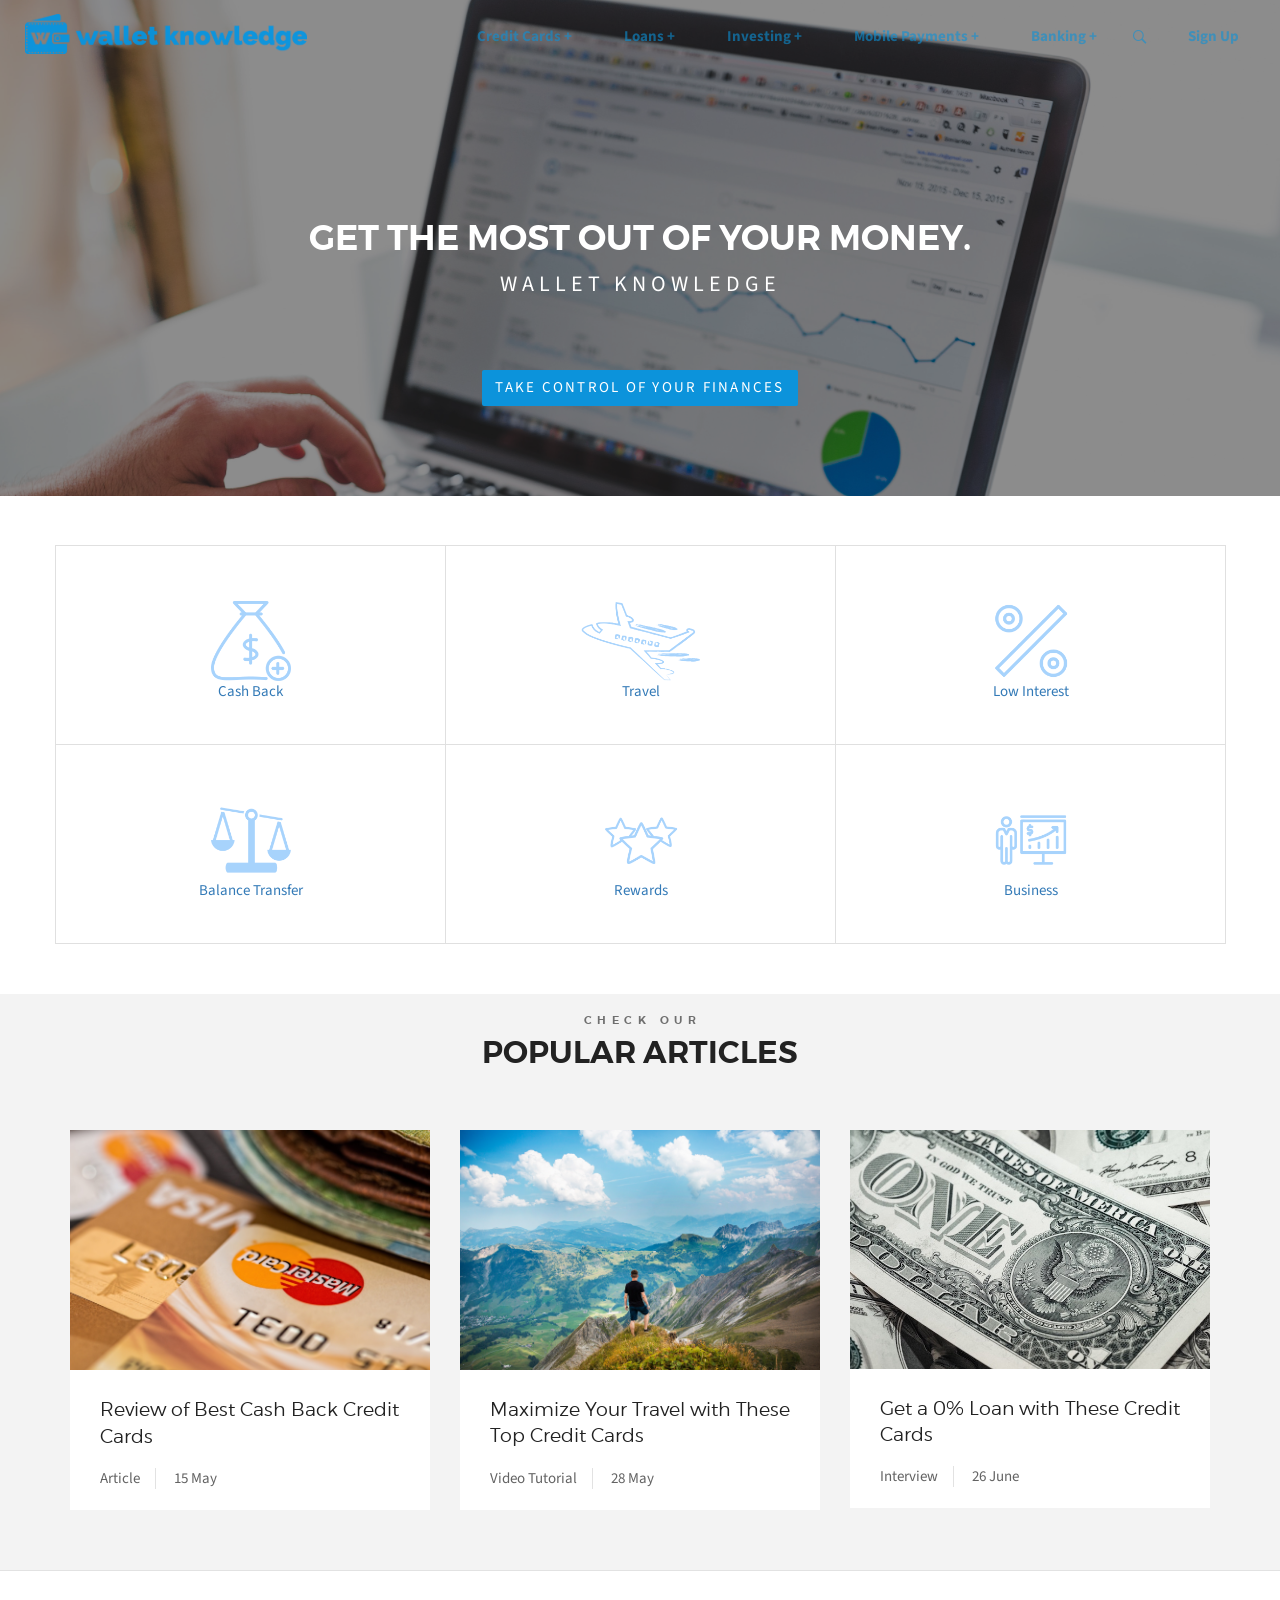
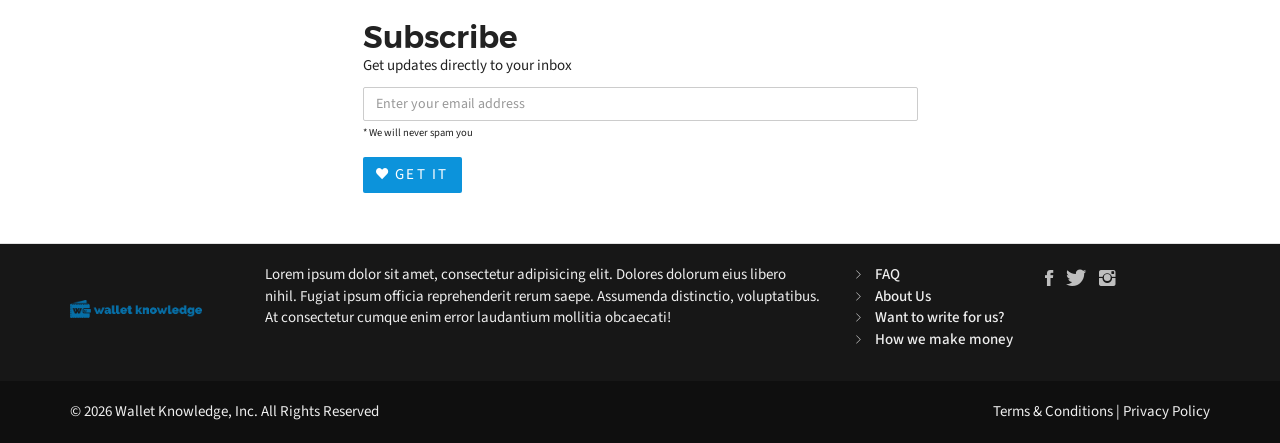
==== index.html @ 0d9abad1 "upload all files" ====
<!DOCTYPE html>
<html dir="ltr" lang="en-US">
<head>
    <meta charset="UTF-8">
    <meta http-equiv="X-UA-Compatible" content="IE=edge">
    <meta name="viewport" content="width=device-width, initial-scale=1">
    <meta name="Wallet Knowledge" content="Personal Finance Blog and credit card comparison site" />
    <meta name="Description" content="Personal finance website to compare credit cards and financial tools">
    <meta name="keywords" content="Credit card, loans, mortgage, auto, banking, personal finance, mobile payments, blog, money, savings, investing">

    <title>Wallet Knowledge</title>

    
    <!-- favicons
    ============================================= -->
    
	<link rel="shortcut icon" type="image/x-icon" href="favicon.png" />
    
    <!-- StyleSheets
    ============================================= -->

    <!-- Twitter Bootstrap -->
    <link rel="stylesheet" href="assets/lib/bootstrap/dist/css/bootstrap.min.css">
    
    <!-- Library Stylesheets -->
    <link rel='stylesheet' href='https://fonts.googleapis.com/css?family=Source+Sans+Pro:400,300,700'>
    <link rel="stylesheet" href="assets/lib/animsition/dist/css/animsition.min.css">
    <link rel="stylesheet" href="assets/lib/fontawesome/css/font-awesome.min.css">
    <link rel="stylesheet" href="assets/lib/ionicons/css/ionicons.css">
    <link rel="stylesheet" href="assets/lib/magnific-popup/dist/magnific-popup.css">
    

<link rel="stylesheet" href="assets/lib/flexslider/flexslider.css">
<link rel="stylesheet" type="text/css" href="assets/lib/owlcarousel/owl-carousel/owl.carousel.css">
<link rel="stylesheet" type="text/css" href="assets/lib/owlcarousel/owl-carousel/owl.theme.css">
<link rel="stylesheet" type="text/css" href="assets/lib/owlcarousel/owl-carousel/owl.transitions.css">


    <!-- Custom Template Styles -->
    <link rel="stylesheet" href="assets/css/main.css">
    <link rel="stylesheet" href="assets/css/colors/red.css">
    <link rel="stylesheet" href="assets/css/custom.css">

</head>

<body data-spy="scroll" data-target="#main-nav-collapse" data-offset="100">


<!-- Wrapper & Preloader
============================================= -->
<div id="zwrapper" 
    class="zwrapper animsition" 
    data-animsition-in-class="fade-in"
    data-animsition-in-duration=""
    data-animsition-out-class="fade-out"
    data-animsition-out-duration=""
    data-page-loader-text="california">



<section id="topNavBar" class="nav-wrapper transparent red">
<div class="container-fluid">
	<div id="menuzord" class="menuzord green">
		<a href="index.html" class="menuzord-brand">
			<img style="height: 40px;" src="assets/images/logos/logo.png" alt="wallet knowledge logo">
		</a>
		<ul class="menuzord-menu">
			<li><a href="#">Credit Cards</a>
				<div class="megamenu">
					<div class="megamenu-row row">
						<div class="col-md-4 hidden-xs">
							<img src="" alt="">
						</div>

						<div class="col-md-8">
							<div class="row">
								<div class="col-md-4">
									<h5>Compare</h5>
									<ul class="mega-sub-menu">
										<li><a href="blank_page.html" title="">Cash Back</a></li>
										<li><a href="blank_page.html" title="">Travel</a></li>
										<li><a href="blank_page.html" title="">0% Interest</a></li>
										<li><a href="blank_page.html" title="">Balance Transfer</a></li>
										<li><a href="blank_page.html" title="">Rewards</a></li>
										<li><a href="blank_page.html" title="">Business</a></li>
									</ul>
								</div>
								<div class="col-md-8">
									<h5>Learn</h5>
									<ul class="mega-sub-menu">
										<li><a href="blog__single__right_sidebar.html" title="">Credit card basics</a></li>
										<li><a href="blog__single__right_sidebar.html" title="">How interest is caculated</a></li>
										<li><a href="blog__single__right_sidebar.html" title="">How to do a balance transfer</a></li>
										<li><a href="blog__single__right_sidebar.html" title="">Get a credit card with bad credit</a></li>
										<li><a href="blog__single__right_sidebar.html" title="">Improve your credit score</a></li>
									</ul>
								</div>
								
			<li><a href="#">Loans</a>
				<div class="megamenu">
					<div class="megamenu-row row">
						<div class="col-md-2 hidden-xs">
							<img src="" alt="">
						</div>

						<div class="col-md-10">
							<div class="row">
								<div class="col-md-4">
									<h5>Compare</h5>
									<ul class="mega-sub-menu">
										<li><a href="blank_page.html" title="">Mortagage loans</a></li>
										<li><a href="blank_page.html" title="">Personal loans</a></li>
										<li><a href="blank_page.html" title="">Auto loans</a></li>
										<li><a href="blank_page.html" title="">Home equity loans</a></li>
										<li><a href="blank_page.html" title="">Small business loans</a></li>
									</ul>
								</div>
								<div class="col-md-4">
									<h5>Calculate</h5>
									<ul class="mega-sub-menu">
										<li><a href="blank_page.html" title="">How much can I afford to spend on a house?</a></li>
										<li><a href="blank_page.html" title="">Mortagage calculator</a></li>
										<li><a href="blank_page.html" title="">Refinance calculator</a></li>
										<li><a href="blank_page.html" title="">Loan payment amortization table</a></li>
									</ul>
								</div>
								<div class="col-md-4">
									<h5>Learn</h5>
									<ul class="mega-sub-menu">
										<li><a href="blog__single__right_sidebar.html" title="">Credit card basics</a></li>
										<li><a href="blog__single__right_sidebar.html" title="">How interest is caculated</a></li>
										<li><a href="blog__single__right_sidebar.html" title="">How to do a balance transfer</a></li>
										<li><a href="blog__single__right_sidebar.html" title="">Get a credit card with bad credit</a></li>
										<li><a href="blog__single__right_sidebar.html" title="">Improve your credit score</a></li>
									</ul>
								</div>
			<li><a href="#">Investing</a>
				<div class="megamenu">
					<div class="megamenu-row row">
						<div class="col-md-2 hidden-xs">
							<img src="" alt="">
						</div>

						<div class="col-md-10">
							<div class="row">
								<div class="col-md-4">
									<h5>Compare</h5>
									<ul class="mega-sub-menu">
										<li><a href="blank_page.html" title="">Best online brokers</a></li>
										<li><a href="blank_page.html" title="">Best online advisors</a></li>
									</ul>
								</div>
								<div class="col-md-4">
									<h5>Calculate</h5>
									<ul class="mega-sub-menu">
										<li><a href="blog__single__right_sidebar.html" title="">Return on investment</a></li>
										<li><a href="blog__single__right_sidebar.html" title="">401(k) retirement plan</a></li>
										<li><a href="blog__single__right_sidebar.html" title="">403(b) retirement plan</a></li>
										<li><a href="blog__single__right_sidebar.html" title="">Roth IRA retirement plan</a></li>
									</ul>
								</div>
								<div class="col-md-4">
									<h5>Learn</h5>
									<ul class="mega-sub-menu">
										<li><a href="blog__single__right_sidebar.html" title="">Investing basics</a></li>
										<li><a href="blog__single__right_sidebar.html" title="">Retirement planning</a></li>
										<li><a href="blog__single__right_sidebar.html" title="">Roth IRA vs Traditional IRA</a></li>
										<li><a href="blog__single__right_sidebar.html" title="">Long term capitol gains tax rate</a></li>
									</ul>
								</div>
			<li><a href="#">Mobile Payments</a>
				<div class="megamenu">
					<div class="megamenu-row row">
						<div class="col-md-4 hidden-xs">
							<img src="" alt="">
						</div>

						<div class="col-md-8">
							<div class="row">
								<div class="col-md-6">
									<h5>Compare</h5>
									<ul class="mega-sub-menu">
										<li><a href="blank_page.html" title="">Mobile payment systems</a></li>
										<li><a href="blank_page.html" title="">Digital Currency</a></li>
									</ul>
								</div>
								<div class="col-md-6">
									<h5>Learn</h5>
									<ul class="mega-sub-menu">
										<li><a href="blog__single__right_sidebar.html" title="">Apple Pay</a></li>
										<li><a href="blog__single__right_sidebar.html" title="">Google Wallet</a></li>
										<li><a href="blog__single__right_sidebar.html" title="">Venmo</a></li>
										<li><a href="blog__single__right_sidebar.html" title="">Paypal</a></li>
										<li><a href="blog__single__right_sidebar.html" title="">Are mobile payments secure?</a></li>
									</ul>
								</div>
			<li><a href="#">Banking</a>
				<div class="megamenu">
					<div class="megamenu-row row">
						<div class="col-md-4 hidden-xs">
							<img src="" alt="">
						</div>

						<div class="col-md-8">
							<div class="row">
								<div class="col-md-4">
									<h5>Compare</h5>
									<ul class="mega-sub-menu">
										<li><a href="blank_page.html" title="">CD rates</a></li>
										<li><a href="blank_page.html" title="">Money markets</a></li>
										<li><a href="blank_page.html" title="">Interest bearing checking accounts</a></li>
										<li><a href="blank_page.html" title="">Savings account rates</a></li>	
									</ul>
								</div>
								<div class="col-md-8">
									<h5>Learn</h5>
									<ul class="mega-sub-menu">
										<li><a href="blog__single__right_sidebar.html" title="">What is a money market?</a></li>
										<li><a href="blog__single__right_sidebar.html" title="">What is the difference between debit and credit cards?</a></li>
									</ul>
								</div>
								
			<li class="item-icon hidden-xs">
				<a id="toggelSearch" href="#">
					<i class="ion-ios-search-strong"></i>
				</a>
				<form id="searchInput" class="navbar-form" role="search">
				    <div class="input-group">
				        <input type="text" class="form-control" placeholder="TYPE &amp; HIT ENTER...">
				    </div>
				</form>
			</li>
			<li><a href="">Sign Up</a>
		</ul><!--keep?-->
	</div><!--keep?-->
</div>
</section><!--/nav-wrapper-->
<header id="site-header" class="site-header header-classic wrapper-table">
    <div class="slim-bg-05 overlay-01 parallax-hero" data-top="transform: translate3d(0px, 0px, 0px)" data-top-bottom="transform: translate3d(0px, -200px, 0px)" data-anchor-target="#site-header"></div>

    <div class="valign-center">
        <div class="container">
            <div  class="intro text-center">
                <h2>Get the most out of your money.</h2>
                <p class="subtitle">Wallet Knowledge</p>
                <div class="btn-cal-group">
                    <a href="#blog" class="btn btn-cal-default">Take control of your finances</a>
                </div><!-- btn-cal-group -->
            </div>
        </div>
    </div>
</header>


<!-- ========================================
			Credit Cards Rewards Type
========================================== -->


<section id="clients" class="section client mild-bg p-a-tb" style="background-color: #ffffff">
    <div class="container">
        <div class="row">

            <div class="col-md-4 col-sm-6 p-a-0">
                <div class="client-img">
                    <img src="assets/images/cashbag.png" class="img-responsive center-block" width="80" height="80" alt="cash back">
                    <center><a href="#" align="center">Cash Back</a></center>
                </div>
            </div>

            <div class="col-md-4 col-sm-6 p-a-0">
                <div class="client-img">
                    <img src="assets/images/plane.png" class="img-responsive center-block" width="120" height="120" alt="cash back">
                    <center><a href="#" align="center">Travel</a></center>
                </div>
            </div>

            <div class="col-md-4 col-sm-6 p-a-0">
                <div class="client-img">
                    <img src="assets/images/%.png" class="img-responsive center-block" width="80" height="80" alt="cash back">
                    <center><a href="#" align="center">Low Interest</a></center>
                </div>
            </div>

            <div class="col-md-4 col-sm-6 p-a-0">
                <div class="client-img">
                    <img src="assets/images/balancetransfer.png" class="img-responsive center-block" width="80" height="80" alt="cash back">
                    <center><a href="#" align="center">Balance Transfer</a></center>
                </div>
            </div>

            <div class="col-md-4 col-sm-6 p-a-0">
                <div class="client-img">
                    <img src="assets/images/rewards.png" class="img-responsive center-block" width="80" height="80" alt="cash back">
                    <center><a href="#" align="center">Rewards</a></center>
                </div>
            </div>

            <div class="col-md-4 col-sm-6 p-a-0">
                <div class="client-img">
                    <img src="assets/images/business.png" class="img-responsive center-block" width="80" height="80" alt="cash back">
                    <center><a href="#" align="center">Business</a></center>
                </div>
            </div>
            
        </div>
    </div>
</section> <!-- /.client -->
<!-- ========================================
			blog (3 Column)
========================================== -->


<section id="blog" class="section blog mild-bg">
<header>
    <h6>check our</h6>
    <h4>popular articles</h4>
</header>
    
    <div class="container">
        <div class="row">

    		<div class="col-md-4 col-sm-6">
<div class="blog-post ">
    <a href="blog__single__right_sidebar.html">
	<img class="img-responsive center-block" src="assets/images/creditcard1.jpeg" alt="best cash back credit cards">
    </a>
    <div class="blog-content">
        <h5>
            <a href="blog__single__right_sidebar.html">
                Review of Best Cash Back Credit Cards
            </a>
        </h5>
        <div class="post-meta">
            <span class="blog-catagory"><a href="#">Article</a></span>
            <span>15 May</span>
        </div>
    </div>
</div>
            </div>

            <div class="col-md-4 col-sm-6">
<div class="blog-post ">
    <a href="blog__single__right_sidebar.html">
	<img class="img-responsive center-block" src="assets/images/mountaintop.jpg" alt="Latest News 1">
    </a>
    <div class="blog-content">
        <h5>
            <a href="blog__single__right_sidebar.html">
                Maximize Your Travel with These Top Credit Cards
            </a>
        </h5>
        <div class="post-meta">
            <span class="blog-catagory"><a href="#">Video Tutorial</a></span>
            <span>28 May</span>
        </div>
    </div>
</div>
            </div>

            <div class="col-md-4 col-sm-6">
<div class="blog-post ">
    <a href="blog__single__right_sidebar.html">
	<img class="img-responsive center-block" src="assets/images/dollarbills.jpeg" alt="Latest News 1">
    </a>
    <div class="blog-content">
        <h5>
            <a href="blog__single__right_sidebar.html">
                Get a 0% Loan with These Credit Cards
            </a>
        </h5>
        <div class="post-meta">
            <span class="blog-catagory"><a href="#">Interview</a></span>
            <span>26 June</span>
        </div>
    </div>
</div>
            </div>
            
        </div> <!-- /.row -->
    </div> <!-- /.container -->
</section> <!-- /.blog -->


<!-- ==================================
                Subscribe
 =================================== --> 

<section id="subscribe" class="section p-a-0 subscribe white-bg">
    <div class="container p-a-b">
        <div class="row">
            <div class="col-sm-3"></div>
            <div class="col-sm-6">
                <div class="subscribe-box">
                    <header>
                        <h4 class="m-a-0">Subscribe</h4>
                        <p>Get updates directly to your inbox</p>
                    </header>
                    <form class="subscribe-form" id="subscription-form" action="//walletknowledge.us15.list-manage.com/subscribe/post?u=27a60e2a665e7db18a26f133a&amp;id=cc0b27da65" method="post" id="mc-embedded-subscribe-form" name="mc-embedded-subscribe-form" class="validate" target="_blank" novalidate>
                        <div class="form-group">
                            <label class="sr-only" for="mce-EMAIL">Email address</label>
                            <input type="email" value="" name="EMAIL" id="subscriber-email" class="form-control" placeholder="Enter your email address" required>
                            <p><small>* We will never spam you</small></p>
                        </div><!--/input-grpup-->

                        <button type="submit" id="subscribe-button" type="submit" class="btn btn-cal-default"><i class="ion-heart"></i> Get it</button>
                    </form>

                    <!-- SUCCESS OR ERROR MESSAGES -->
                    <div id="subscription-response"></div>
				</div>
			</div>
            <div class="col-sm-3"></div>
        </div>
    </div>
</section> <!-- /.subscribe -->


<!-- ============================
         Footer widgets
  =========================== -->
<section id="footer-widgets" class="section footer-widgets dark-bg">
    <div class="container">
        <div class="row">
            <div class="col-md-2 col-sm-2 hidden-xs">
                <div class="footer-title">
                    <div class="text-uppercase">
                        <h4><img class="img-responsive footer-logo" src="assets/images/logos/logo.png" alt="Wallet Knowledge"></h4>
                    </div>
                </div>
            </div>

            <div class="col-md-6 col-sm-6">
                <div class="content-wrap widget-text">
                    <p>Lorem ipsum dolor sit amet, consectetur adipisicing elit. Dolores dolorum eius libero nihil. Fugiat ipsum officia reprehenderit rerum saepe. Assumenda distinctio, voluptatibus. At consectetur cumque enim error laudantium mollitia obcaecati!</p>
                </div>
                
            </div>
            
            <div class="col-md-2 col-sm-4">
                <div class="content-wrap widget-contact">
                    <ul class="list-unstyled list-arrows-right">
                        <li>
                            <a href="faq.html">FAQ</a>
                        </li>
                        <li>
                            <a href="#about_us.html">About Us</a>
                        </li>
                        <li>
                            <a href="">Want to write for us?</a>
                        </li>
                        <li>
                            <a href="">How we make money</a>
                        </li>
                    </ul>
                </div>
            </div>
          <div class="col-md-2 col-sm-2">
            <ul class="list-inline social-icon">
                <li><a href="#"><span class="ion-social-facebook"></span></a></li>
                <li><a href="#"><span class="ion-social-twitter"></span></a></li>
                <li><a href="#"><span class="ion-social-instagram"></span></a></li>
            </ul>
		  </div>
        </div>
    </div>
</section> <!-- /.Footer widgets -->
<footer id="footer" class="section footer">
    <div class="container">
        <div class="row">
            <div class="col-md-6 col-sm-6">
				<!-- the javascript below starting at "script" automatically updates the copyright date each year-->
                <p class="copyright">&copy; <script type="text/javascript">
												var d = new Date()
												document.write(d.getFullYear())
												</script> 
						 					Wallet Knowledge, Inc. All Rights Reserved</p>
            </div>
            <div class="col-md-6 col-sm-6">
                <p class="footer-menu">
                    <a href="">Terms &amp; Conditions</a> | <a href="#">Privacy Policy</a>
                </p>
            </div>
        </div>
    </div>
</footer> <!-- /.footer -->




</div><!--/#zwrapper-->



<!-- Offcanvas Elements
============================================= -->






<!-- Javascripts
============================================= -->

<script src="assets/lib/components-modernizr/modernizr.js"></script>
<script src="assets/lib/jquery/dist/jquery.js"></script>
<script src="assets/lib/bootstrap/dist/js/bootstrap.js"></script>
<script src="assets/lib/imagesloaded/imagesloaded.pkgd.min.js"></script>
<script src="assets/lib/animsition/dist/js/animsition.min.js"></script>
<script src="assets/lib/magnific-popup/dist/jquery.magnific-popup.js"></script>


<script src="assets/lib/flexslider/jquery.flexslider.js"></script>
<script async defer src="https://maps.googleapis.com/maps/api/js?key=AIzaSyDQHivJBydHpLBhzVpyAcydzOEOTifThPA&callback=initMap" type="text/javascript"></script>
<script src="assets/lib/jquery.mb.ytplayer/dist/jquery.mb.YTPlayer.js"></script>

<script src="assets/lib/waypoints/lib/jquery.waypoints.min.js"></script>
<script src="assets/lib/waypoints/lib/shortcuts/inview.min.js"></script>

<script src="assets/lib/isotope/dist/isotope.pkgd.min.js"></script>

<script src="assets/lib/owlcarousel/owl-carousel/owl.carousel.js"></script>
<script src="assets/lib/countdown/dest/jquery.countdown.min.js"></script>
<script src="assets/lib/vide/dist/jquery.vide.js"></script>



<script src="assets/js/plugins.js"></script>
<script src="assets/js/main.js"></script>


</body>
</html>
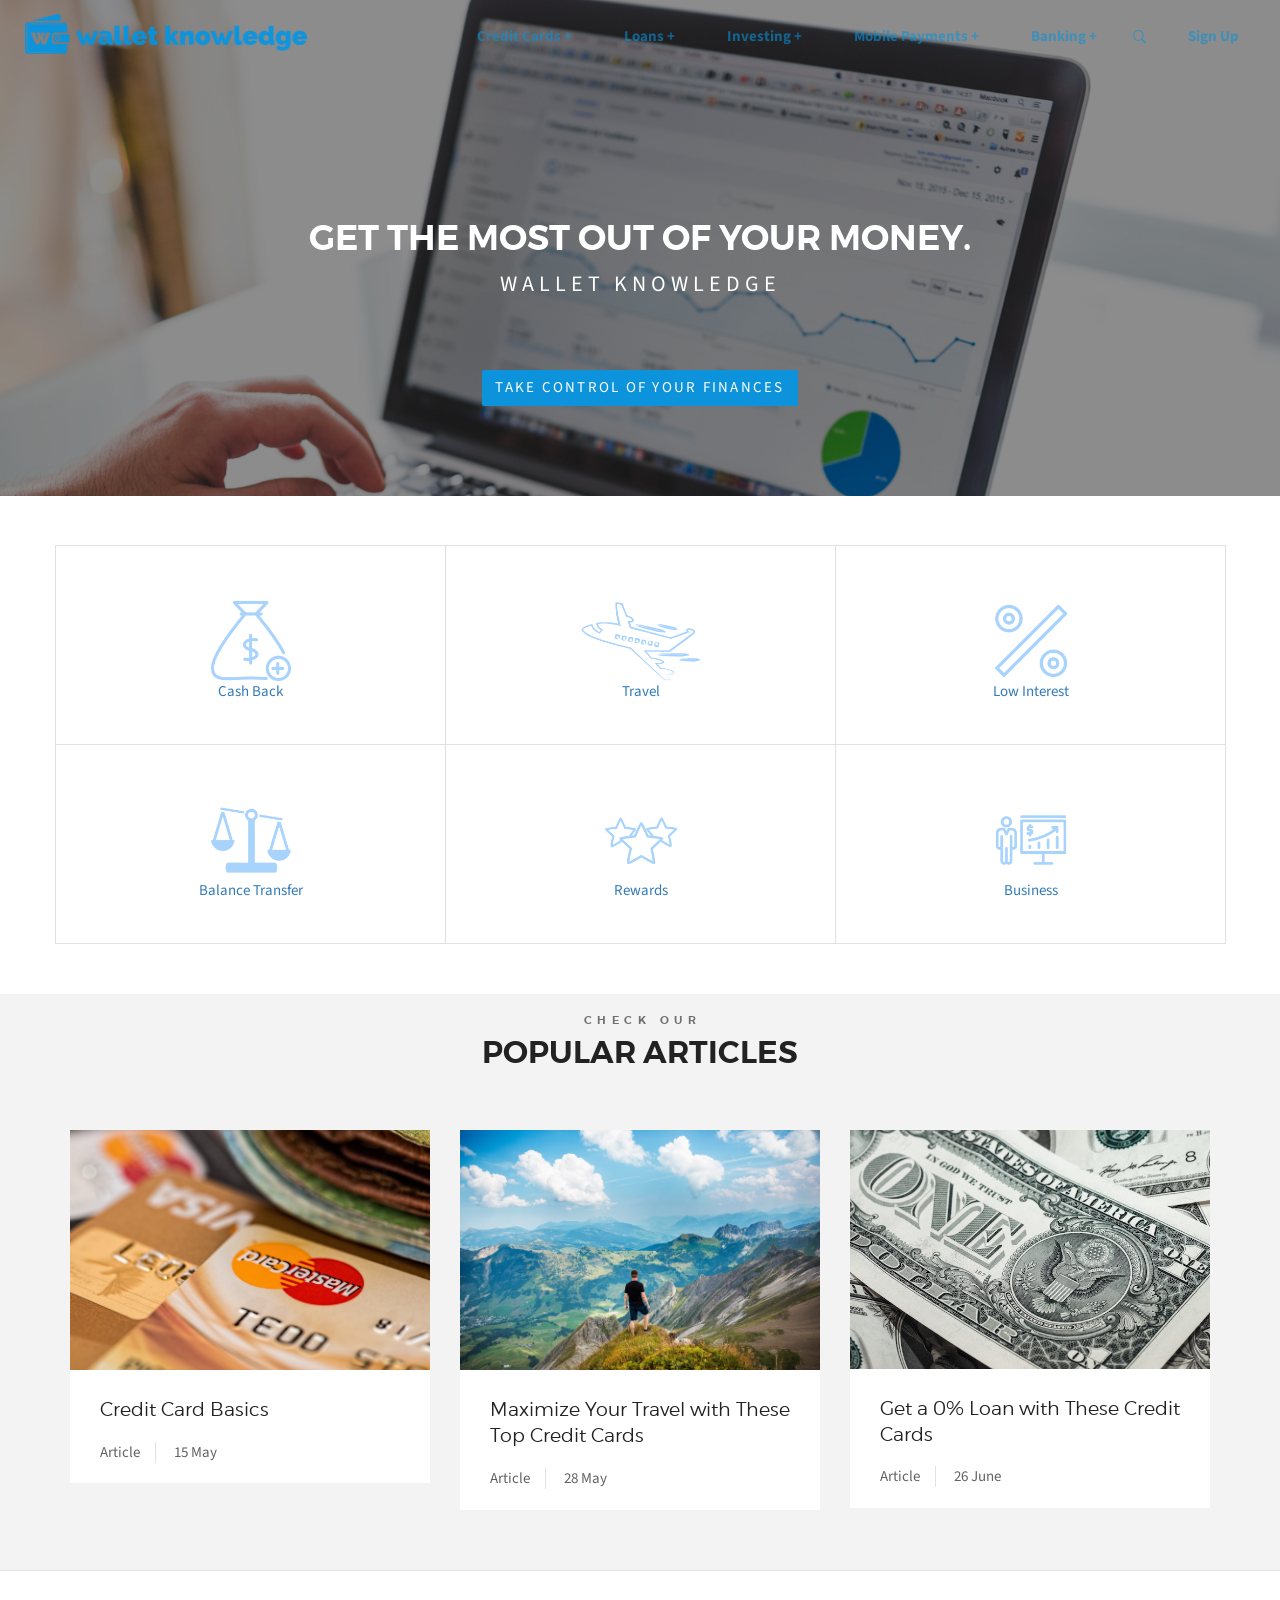
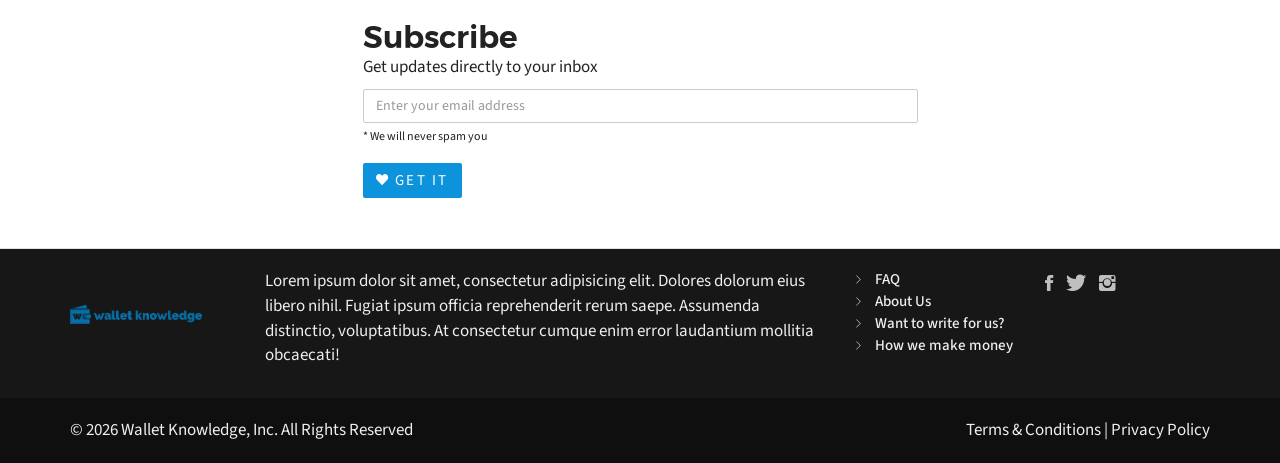
==== commit 2a686dc5: "update" ====
--- a/index.html
+++ b/index.html
@@ -7,6 +7,7 @@
     <meta name="Wallet Knowledge" content="Personal Finance Blog and credit card comparison site" />
     <meta name="Description" content="Personal finance website to compare credit cards and financial tools">
     <meta name="keywords" content="Credit card, loans, mortgage, auto, banking, personal finance, mobile payments, blog, money, savings, investing">
+	<meta name="google-site-verification" content="gOYyxyfdBcAbLA2_HMSfyuE9zEg5i3atJhvzSq7m5sQ" />
 
     <title>Wallet Knowledge</title>
 
@@ -238,6 +239,7 @@
 <header id="site-header" class="site-header header-classic wrapper-table">
     <div class="slim-bg-05 overlay-01 parallax-hero" data-top="transform: translate3d(0px, 0px, 0px)" data-top-bottom="transform: translate3d(0px, -200px, 0px)" data-anchor-target="#site-header"></div>
 
+
     <div class="valign-center">
         <div class="container">
             <div  class="intro text-center">
@@ -277,7 +279,7 @@
 
             <div class="col-md-4 col-sm-6 p-a-0">
                 <div class="client-img">
-                    <img src="assets/images/%.png" class="img-responsive center-block" width="80" height="80" alt="cash back">
+                    <img src="assets/images/lowinterest.png" class="img-responsive center-block" width="80" height="80" alt="cash back">
                     <center><a href="#" align="center">Low Interest</a></center>
                 </div>
             </div>
@@ -322,13 +324,13 @@
 
     		<div class="col-md-4 col-sm-6">
 <div class="blog-post ">
-    <a href="blog__single__right_sidebar.html">
+    <a href="blog__single__right_sidebar_ccbasics.html">
 	<img class="img-responsive center-block" src="assets/images/creditcard1.jpeg" alt="best cash back credit cards">
     </a>
     <div class="blog-content">
         <h5>
-            <a href="blog__single__right_sidebar.html">
-                Review of Best Cash Back Credit Cards
+            <a href="blog__single__right_sidebar_ccbasics.html">
+                Credit Card Basics
             </a>
         </h5>
         <div class="post-meta">
@@ -341,17 +343,17 @@
 
             <div class="col-md-4 col-sm-6">
 <div class="blog-post ">
-    <a href="blog__single__right_sidebar.html">
+    <a href="blog__single__right_sidebar_travelcc.html">
 	<img class="img-responsive center-block" src="assets/images/mountaintop.jpg" alt="Latest News 1">
     </a>
     <div class="blog-content">
         <h5>
-            <a href="blog__single__right_sidebar.html">
+            <a href="blog__single__right_sidebar_travelcc.html">
                 Maximize Your Travel with These Top Credit Cards
             </a>
         </h5>
         <div class="post-meta">
-            <span class="blog-catagory"><a href="#">Video Tutorial</a></span>
+            <span class="blog-catagory"><a href="#">Article</a></span>
             <span>28 May</span>
         </div>
     </div>
@@ -360,17 +362,17 @@
 
             <div class="col-md-4 col-sm-6">
 <div class="blog-post ">
-    <a href="blog__single__right_sidebar.html">
+    <a href="blog__single__right_sidebar_0loan.html">
 	<img class="img-responsive center-block" src="assets/images/dollarbills.jpeg" alt="Latest News 1">
     </a>
     <div class="blog-content">
         <h5>
-            <a href="blog__single__right_sidebar.html">
+            <a href="blog__single__right_sidebar_0loan.html">
                 Get a 0% Loan with These Credit Cards
             </a>
         </h5>
         <div class="post-meta">
-            <span class="blog-catagory"><a href="#">Interview</a></span>
+            <span class="blog-catagory"><a href="#">Article</a></span>
             <span>26 June</span>
         </div>
     </div>
--- a/assets/css/main.css
+++ b/assets/css/main.css
@@ -166,7 +166,7 @@
 }
 
 p {
-  font-size: 15px;
+  font-size: 17px;
 }
 
 small {
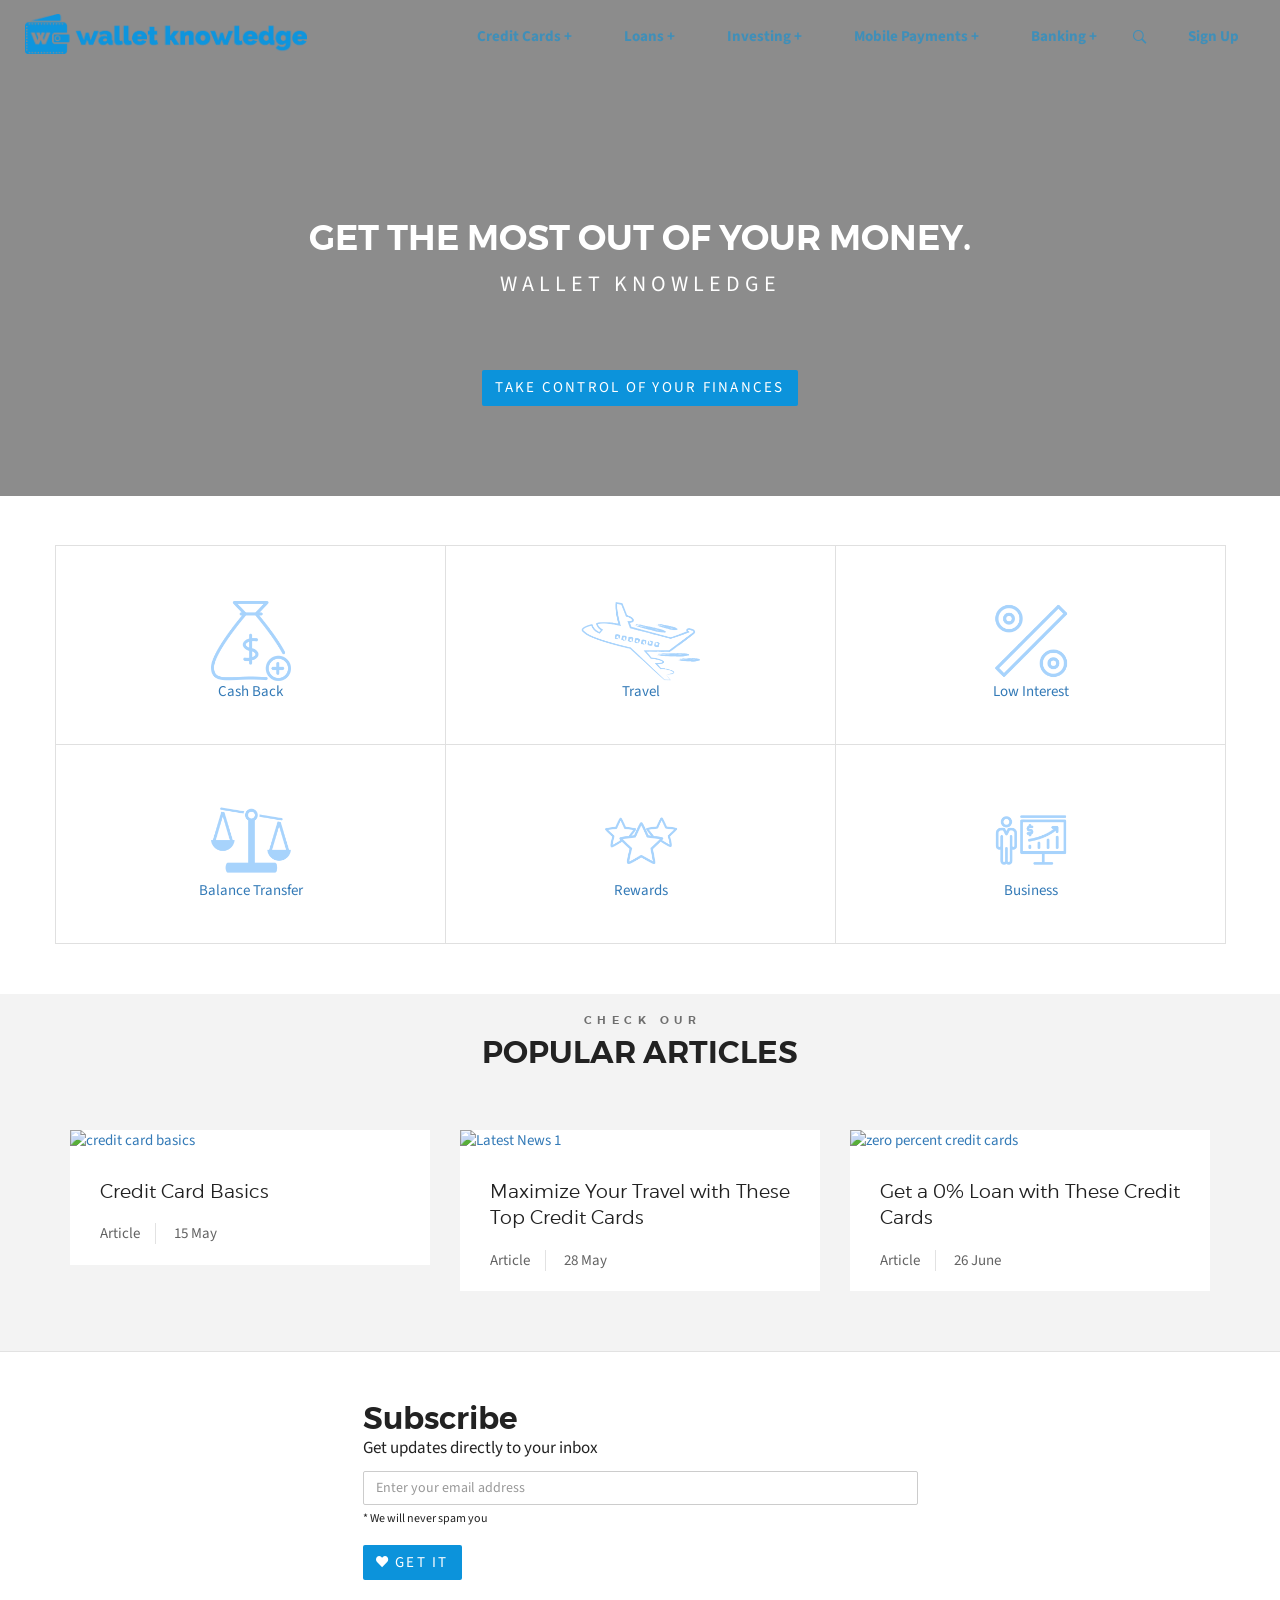
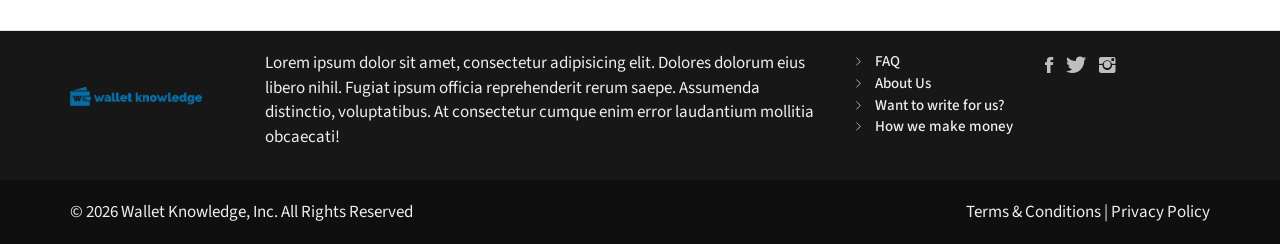
==== commit 50653bae: "sdf" ====
--- a/index.html
+++ b/index.html
@@ -89,11 +89,11 @@
 								<div class="col-md-8">
 									<h5>Learn</h5>
 									<ul class="mega-sub-menu">
-										<li><a href="blog__single__right_sidebar.html" title="">Credit card basics</a></li>
-										<li><a href="blog__single__right_sidebar.html" title="">How interest is caculated</a></li>
-										<li><a href="blog__single__right_sidebar.html" title="">How to do a balance transfer</a></li>
-										<li><a href="blog__single__right_sidebar.html" title="">Get a credit card with bad credit</a></li>
-										<li><a href="blog__single__right_sidebar.html" title="">Improve your credit score</a></li>
+										<li><a href="credit-card-basics.html" title="">Credit card basics</a></li>
+										<li><a href="credit-card-basics.html" title="">How interest is caculated</a></li>
+										<li><a href="credit-card-basics.html" title="">How to do a balance transfer</a></li>
+										<li><a href="credit-card-basics.html" title="">Get a credit card with bad credit</a></li>
+										<li><a href="credit-card-basics.html" title="">Improve your credit score</a></li>
 									</ul>
 								</div>
 								
@@ -128,11 +128,11 @@
 								<div class="col-md-4">
 									<h5>Learn</h5>
 									<ul class="mega-sub-menu">
-										<li><a href="blog__single__right_sidebar.html" title="">Credit card basics</a></li>
-										<li><a href="blog__single__right_sidebar.html" title="">How interest is caculated</a></li>
-										<li><a href="blog__single__right_sidebar.html" title="">How to do a balance transfer</a></li>
-										<li><a href="blog__single__right_sidebar.html" title="">Get a credit card with bad credit</a></li>
-										<li><a href="blog__single__right_sidebar.html" title="">Improve your credit score</a></li>
+										<li><a href="credit-card-basics.html" title="">Credit card basics</a></li>
+										<li><a href="credit-card-basics.html" title="">How interest is caculated</a></li>
+										<li><a href="credit-card-basics.html" title="">How to do a balance transfer</a></li>
+										<li><a href="credit-card-basics.html" title="">Get a credit card with bad credit</a></li>
+										<li><a href="credit-card-basics.html" title="">Improve your credit score</a></li>
 									</ul>
 								</div>
 			<li><a href="#">Investing</a>
@@ -154,19 +154,19 @@
 								<div class="col-md-4">
 									<h5>Calculate</h5>
 									<ul class="mega-sub-menu">
-										<li><a href="blog__single__right_sidebar.html" title="">Return on investment</a></li>
-										<li><a href="blog__single__right_sidebar.html" title="">401(k) retirement plan</a></li>
-										<li><a href="blog__single__right_sidebar.html" title="">403(b) retirement plan</a></li>
-										<li><a href="blog__single__right_sidebar.html" title="">Roth IRA retirement plan</a></li>
+										<li><a href="credit-card-basics.html" title="">Return on investment</a></li>
+										<li><a href="credit-card-basics.html" title="">401(k) retirement plan</a></li>
+										<li><a href="credit-card-basics.html" title="">403(b) retirement plan</a></li>
+										<li><a href="credit-card-basics.html" title="">Roth IRA retirement plan</a></li>
 									</ul>
 								</div>
 								<div class="col-md-4">
 									<h5>Learn</h5>
 									<ul class="mega-sub-menu">
-										<li><a href="blog__single__right_sidebar.html" title="">Investing basics</a></li>
-										<li><a href="blog__single__right_sidebar.html" title="">Retirement planning</a></li>
-										<li><a href="blog__single__right_sidebar.html" title="">Roth IRA vs Traditional IRA</a></li>
-										<li><a href="blog__single__right_sidebar.html" title="">Long term capitol gains tax rate</a></li>
+										<li><a href="credit-card-basics.html" title="">Investing basics</a></li>
+										<li><a href="credit-card-basics.html" title="">Retirement planning</a></li>
+										<li><a href="credit-card-basics.html" title="">Roth IRA vs Traditional IRA</a></li>
+										<li><a href="credit-card-basics.html" title="">Long term capitol gains tax rate</a></li>
 									</ul>
 								</div>
 			<li><a href="#">Mobile Payments</a>
@@ -188,11 +188,11 @@
 								<div class="col-md-6">
 									<h5>Learn</h5>
 									<ul class="mega-sub-menu">
-										<li><a href="blog__single__right_sidebar.html" title="">Apple Pay</a></li>
-										<li><a href="blog__single__right_sidebar.html" title="">Google Wallet</a></li>
-										<li><a href="blog__single__right_sidebar.html" title="">Venmo</a></li>
-										<li><a href="blog__single__right_sidebar.html" title="">Paypal</a></li>
-										<li><a href="blog__single__right_sidebar.html" title="">Are mobile payments secure?</a></li>
+										<li><a href="credit-card-basics.html" title="">Apple Pay</a></li>
+										<li><a href="credit-card-basics.html" title="">Google Wallet</a></li>
+										<li><a href="credit-card-basics.html" title="">Venmo</a></li>
+										<li><a href="credit-card-basics.html" title="">Paypal</a></li>
+										<li><a href="credit-card-basics.html" title="">Are mobile payments secure?</a></li>
 									</ul>
 								</div>
 			<li><a href="#">Banking</a>
@@ -216,8 +216,8 @@
 								<div class="col-md-8">
 									<h5>Learn</h5>
 									<ul class="mega-sub-menu">
-										<li><a href="blog__single__right_sidebar.html" title="">What is a money market?</a></li>
-										<li><a href="blog__single__right_sidebar.html" title="">What is the difference between debit and credit cards?</a></li>
+										<li><a href="credit-card-basics.html" title="">What is a money market?</a></li>
+										<li><a href="credit-card-basics.html" title="">What is the difference between debit and credit cards?</a></li>
 									</ul>
 								</div>
 								
@@ -325,11 +325,11 @@
     		<div class="col-md-4 col-sm-6">
 <div class="blog-post ">
     <a href="blog__single__right_sidebar_ccbasics.html">
-	<img class="img-responsive center-block" src="assets/images/creditcard1.jpeg" alt="best cash back credit cards">
+	<img class="img-responsive center-block" src="https://s3.amazonaws.com/walletknowledge.com/creditcard1.jpeg?response-content-disposition=inline&X-Amz-Security-Token=AgoGb3JpZ2luEO7%2F%2F%2F%2F%2F%2F%2F%2F%2F%2FwEaCXVzLWVhc3QtMSKAAgGwY%2FqP4xae0CXvMvfpx2f2VHv0CE6nO6yq89MmBLvts8LxRCk%2BhJz4dE8jCoBeOM6zoC47w6RSO42qnFKOJadboTYni8fEU%2FtqJ%2F%2B2XUywMrgZkMePYQ6zaN2itl3BMbGMylJa%2BFb2JMrBEzOJ1wAq7TYye9U%2FM9dlcegk5YD38ppcf8h%2F3fB1noToUcKIW2lsE8bb7bPmMcsbPKbkeP2hdxGY%2BTdaVwLK6wLLpcEDTHhRMk7EWvdxNTCZ8Wm6dk5tXRazjBCjolIyOV0OXHu8iIU1Lb4LEcxm%2FjymkC16Y49g%2BR8KxSz%2BU5BnnlBHVVsnwnYBDrZtrAT2CT5oSP8qnQIIJBAAGgw3MTcxNDQ1NjE5OTAiDEO8%2F4JQ71soXr9niir6AVPa%2B8yA4GzhgGnhSW95bEdkWLzzGEAf1VJf6xWZi1amDNyHl8eJ6b3Q%2BjK9U5%2BmIfC6VUlm0FC%2FY9TcTYHmmL%2FzI0memas7hEMKwNBRNd0YJ1eRWNfgynxcPjewAyePnacYeZvxgK9aGXA0jhqwZMQ3bt8XJj1bQlIScO0zxrzvy7vfExQ4t7Jk47Ucv4089kedn8fLMMO%2BMYNrs3CFqCJaEMFLTpM%2FOPQvOKQ1DBK2U4%2F52sgS1Or1gl3Wdt6%2FNKM3rpyqVH7eT4zBSiGI8tSQy1w4V9CcsqRQGcjYxGYESYVIxDeTdXjsX7OMRtn6Qt1pnm3f2%2Bm3Vq8wnMmjyQU%3D&X-Amz-Algorithm=AWS4-HMAC-SHA256&X-Amz-Date=20170527T034627Z&X-Amz-SignedHeaders=host&X-Amz-Expires=300&X-Amz-Credential=ASIAJDMODMLZO4ZAXHEQ%2F20170527%2Fus-east-1%2Fs3%2Faws4_request&X-Amz-Signature=c4d6ad6412cf8f40fe8950049aa828cf7184c8ea7afe5adca5f8d01ee236a905" alt="credit card basics">
     </a>
     <div class="blog-content">
         <h5>
-            <a href="blog__single__right_sidebar_ccbasics.html">
+            <a href="credit-card-basics.html">
                 Credit Card Basics
             </a>
         </h5>
@@ -344,7 +344,7 @@
             <div class="col-md-4 col-sm-6">
 <div class="blog-post ">
     <a href="blog__single__right_sidebar_travelcc.html">
-	<img class="img-responsive center-block" src="assets/images/mountaintop.jpg" alt="Latest News 1">
+	<img class="img-responsive center-block" src="https://s3.amazonaws.com/walletknowledge.com/mountaintop.jpg?response-content-disposition=inline&X-Amz-Security-Token=AgoGb3JpZ2luEO7%2F%2F%2F%2F%2F%2F%2F%2F%2F%2FwEaCXVzLWVhc3QtMSKAAgGwY%2FqP4xae0CXvMvfpx2f2VHv0CE6nO6yq89MmBLvts8LxRCk%2BhJz4dE8jCoBeOM6zoC47w6RSO42qnFKOJadboTYni8fEU%2FtqJ%2F%2B2XUywMrgZkMePYQ6zaN2itl3BMbGMylJa%2BFb2JMrBEzOJ1wAq7TYye9U%2FM9dlcegk5YD38ppcf8h%2F3fB1noToUcKIW2lsE8bb7bPmMcsbPKbkeP2hdxGY%2BTdaVwLK6wLLpcEDTHhRMk7EWvdxNTCZ8Wm6dk5tXRazjBCjolIyOV0OXHu8iIU1Lb4LEcxm%2FjymkC16Y49g%2BR8KxSz%2BU5BnnlBHVVsnwnYBDrZtrAT2CT5oSP8qnQIIJBAAGgw3MTcxNDQ1NjE5OTAiDEO8%2F4JQ71soXr9niir6AVPa%2B8yA4GzhgGnhSW95bEdkWLzzGEAf1VJf6xWZi1amDNyHl8eJ6b3Q%2BjK9U5%2BmIfC6VUlm0FC%2FY9TcTYHmmL%2FzI0memas7hEMKwNBRNd0YJ1eRWNfgynxcPjewAyePnacYeZvxgK9aGXA0jhqwZMQ3bt8XJj1bQlIScO0zxrzvy7vfExQ4t7Jk47Ucv4089kedn8fLMMO%2BMYNrs3CFqCJaEMFLTpM%2FOPQvOKQ1DBK2U4%2F52sgS1Or1gl3Wdt6%2FNKM3rpyqVH7eT4zBSiGI8tSQy1w4V9CcsqRQGcjYxGYESYVIxDeTdXjsX7OMRtn6Qt1pnm3f2%2Bm3Vq8wnMmjyQU%3D&X-Amz-Algorithm=AWS4-HMAC-SHA256&X-Amz-Date=20170527T034453Z&X-Amz-SignedHeaders=host&X-Amz-Expires=300&X-Amz-Credential=ASIAJDMODMLZO4ZAXHEQ%2F20170527%2Fus-east-1%2Fs3%2Faws4_request&X-Amz-Signature=39fa269309a6b0a223b3c078b98647d7206b94b5366c88fc193df7d8943c0935" alt="Latest News 1">
     </a>
     <div class="blog-content">
         <h5>
@@ -363,7 +363,7 @@
             <div class="col-md-4 col-sm-6">
 <div class="blog-post ">
     <a href="blog__single__right_sidebar_0loan.html">
-	<img class="img-responsive center-block" src="assets/images/dollarbills.jpeg" alt="Latest News 1">
+	<img class="img-responsive center-block" src="https://s3.amazonaws.com/walletknowledge.com/dollarbills.jpeg?response-content-disposition=inline&X-Amz-Security-Token=AgoGb3JpZ2luEO7%2F%2F%2F%2F%2F%2F%2F%2F%2F%2FwEaCXVzLWVhc3QtMSKAAgGwY%2FqP4xae0CXvMvfpx2f2VHv0CE6nO6yq89MmBLvts8LxRCk%2BhJz4dE8jCoBeOM6zoC47w6RSO42qnFKOJadboTYni8fEU%2FtqJ%2F%2B2XUywMrgZkMePYQ6zaN2itl3BMbGMylJa%2BFb2JMrBEzOJ1wAq7TYye9U%2FM9dlcegk5YD38ppcf8h%2F3fB1noToUcKIW2lsE8bb7bPmMcsbPKbkeP2hdxGY%2BTdaVwLK6wLLpcEDTHhRMk7EWvdxNTCZ8Wm6dk5tXRazjBCjolIyOV0OXHu8iIU1Lb4LEcxm%2FjymkC16Y49g%2BR8KxSz%2BU5BnnlBHVVsnwnYBDrZtrAT2CT5oSP8qnQIIJBAAGgw3MTcxNDQ1NjE5OTAiDEO8%2F4JQ71soXr9niir6AVPa%2B8yA4GzhgGnhSW95bEdkWLzzGEAf1VJf6xWZi1amDNyHl8eJ6b3Q%2BjK9U5%2BmIfC6VUlm0FC%2FY9TcTYHmmL%2FzI0memas7hEMKwNBRNd0YJ1eRWNfgynxcPjewAyePnacYeZvxgK9aGXA0jhqwZMQ3bt8XJj1bQlIScO0zxrzvy7vfExQ4t7Jk47Ucv4089kedn8fLMMO%2BMYNrs3CFqCJaEMFLTpM%2FOPQvOKQ1DBK2U4%2F52sgS1Or1gl3Wdt6%2FNKM3rpyqVH7eT4zBSiGI8tSQy1w4V9CcsqRQGcjYxGYESYVIxDeTdXjsX7OMRtn6Qt1pnm3f2%2Bm3Vq8wnMmjyQU%3D&X-Amz-Algorithm=AWS4-HMAC-SHA256&X-Amz-Date=20170527T034744Z&X-Amz-SignedHeaders=host&X-Amz-Expires=300&X-Amz-Credential=ASIAJDMODMLZO4ZAXHEQ%2F20170527%2Fus-east-1%2Fs3%2Faws4_request&X-Amz-Signature=549708f55a334ff03cf06432c70e5d0dce47cb1f44cc3902dc84ebea23a16ca5" alt="zero percent credit cards">
     </a>
     <div class="blog-content">
         <h5>
--- a/assets/css/main.css
+++ b/assets/css/main.css
@@ -5912,7 +5912,7 @@
 }
 
 .slim-bg-05 {
-  background-image: url(../images/headers/slim/laptopopen.jpg);
+  background-image: url(https://s3.amazonaws.com/walletknowledge.com/laptopopen.jpg?response-content-disposition=inline&X-Amz-Security-Token=AgoGb3JpZ2luEO7%2F%2F%2F%2F%2F%2F%2F%2F%2F%2FwEaCXVzLWVhc3QtMSKAAgGwY%2FqP4xae0CXvMvfpx2f2VHv0CE6nO6yq89MmBLvts8LxRCk%2BhJz4dE8jCoBeOM6zoC47w6RSO42qnFKOJadboTYni8fEU%2FtqJ%2F%2B2XUywMrgZkMePYQ6zaN2itl3BMbGMylJa%2BFb2JMrBEzOJ1wAq7TYye9U%2FM9dlcegk5YD38ppcf8h%2F3fB1noToUcKIW2lsE8bb7bPmMcsbPKbkeP2hdxGY%2BTdaVwLK6wLLpcEDTHhRMk7EWvdxNTCZ8Wm6dk5tXRazjBCjolIyOV0OXHu8iIU1Lb4LEcxm%2FjymkC16Y49g%2BR8KxSz%2BU5BnnlBHVVsnwnYBDrZtrAT2CT5oSP8qnQIIJBAAGgw3MTcxNDQ1NjE5OTAiDEO8%2F4JQ71soXr9niir6AVPa%2B8yA4GzhgGnhSW95bEdkWLzzGEAf1VJf6xWZi1amDNyHl8eJ6b3Q%2BjK9U5%2BmIfC6VUlm0FC%2FY9TcTYHmmL%2FzI0memas7hEMKwNBRNd0YJ1eRWNfgynxcPjewAyePnacYeZvxgK9aGXA0jhqwZMQ3bt8XJj1bQlIScO0zxrzvy7vfExQ4t7Jk47Ucv4089kedn8fLMMO%2BMYNrs3CFqCJaEMFLTpM%2FOPQvOKQ1DBK2U4%2F52sgS1Or1gl3Wdt6%2FNKM3rpyqVH7eT4zBSiGI8tSQy1w4V9CcsqRQGcjYxGYESYVIxDeTdXjsX7OMRtn6Qt1pnm3f2%2Bm3Vq8wnMmjyQU%3D&X-Amz-Algorithm=AWS4-HMAC-SHA256&X-Amz-Date=20170527T034348Z&X-Amz-SignedHeaders=host&X-Amz-Expires=300&X-Amz-Credential=ASIAJDMODMLZO4ZAXHEQ%2F20170527%2Fus-east-1%2Fs3%2Faws4_request&X-Amz-Signature=5d85e221e51340670809bbe5fc28cef430b5e0944b4fea7277a7e07c26a0db9c);
 }
 
 .slim-bg-06 {
